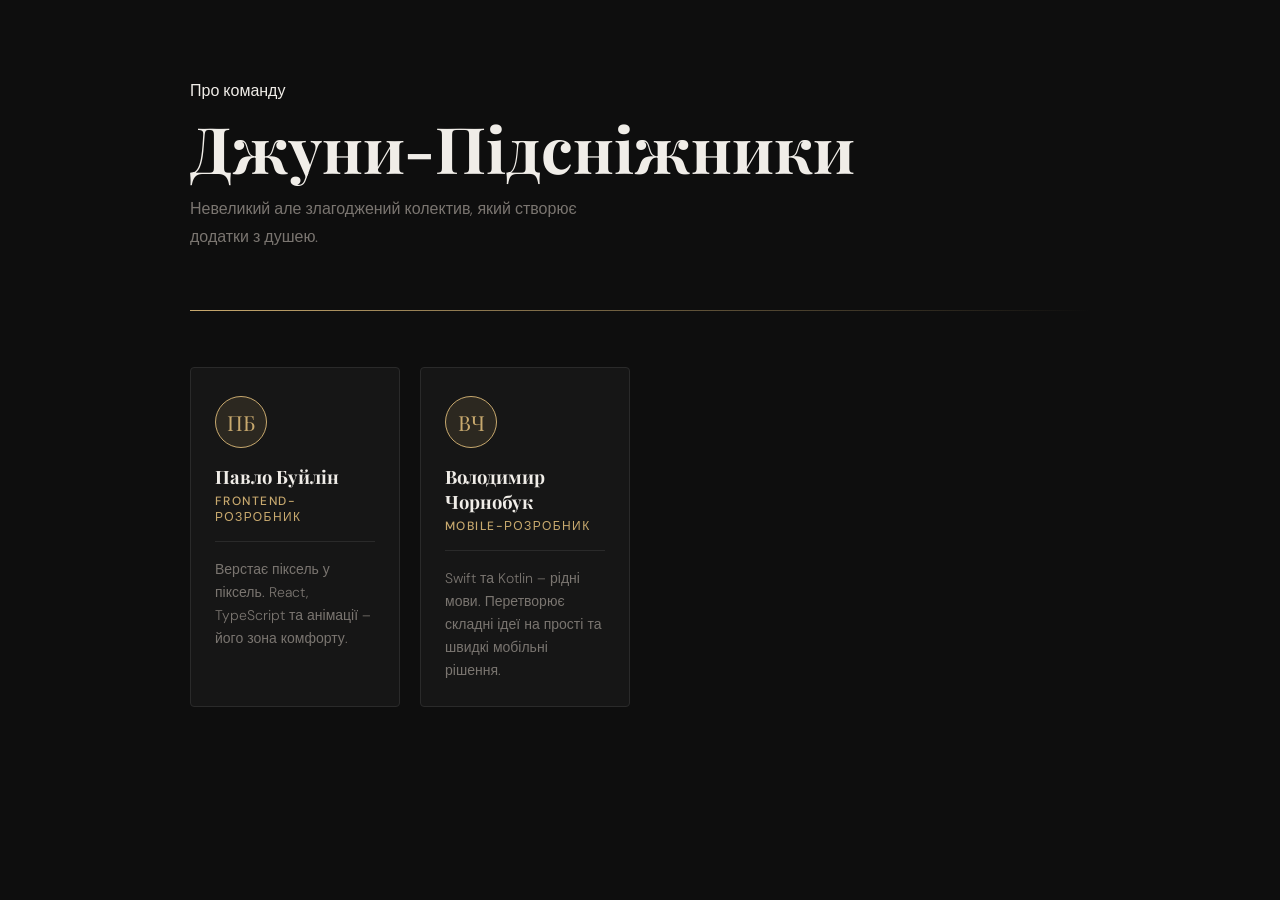
==== index.html @ 44227fcc "created page for team" ====
<!doctype html>
<html lang="en">
  <head>
    <meta charset="UTF-8" />
    <meta name="viewport" content="width=device-width, initial-scale=1.0" />
    <title>Наша команда</title>
    <link
      href="https://fonts.googleapis.com/css2?family=Playfair+Display:wght@400;700&family=DM+Sans:wght@300;400;500&display=swap"
      rel="stylesheet"
    />
    <link rel="stylesheet" href="style.css" />
  </head>
  <body>
    <header>Про команду</span>
      <h1>Джуни-Підсніжники</h1>
      <p class="tagline">
        Невеликий але злагоджений колектив, який створює додатки з душею.
      </p>
    </header>

    <div class="divider"></div>

    <div class="grid">
      <div class="card">
        <div class="avatar">ПБ</div>
        <div class="info">
          <div class="name">Павло Буйлін</div>
          <div class="role">Frontend-розробник</div>
        </div>
        <p class="bio">
          Верстає піксель у піксель. React, TypeScript та анімації – його зона комфорту.
        </p>
      </div>

      <div class="card">
        <div class="avatar">ВЧ</div>
        <div class="info">
          <div class="name">Володимир Чорнобук</div>
          <div class="role">Mobile-розробник</div>
        </div>
        <p class="bio">
          Swift та Kotlin – рідні мови. Перетворює складні ідеї на прості та швидкі мобільні рішення.
        </p>
      </div>
    </div>
  </body>
</html>
---- style.css ----
:root {
  --bg: #0e0e0e;
  --surface: #161616;
  --border: #2a2a2a;
  --accent: #c8a96e;
  --accent-dim: rgba(200, 169, 110, 0.12);
  --text: #f0ede8;
  --muted: #7a7570;
}

*,
*::before,
*::after {
  box-sizing: border-box;
  margin: 0;
  padding: 0;
}

body {
  background: var(--bg);
  color: var(--text);
  font-family: 'DM Sans', sans-serif;
  min-height: 100vh;
  padding: 0 24px 80px;
  overflow-x: hidden;
}

/* ---- header ---- */
header {
  max-width: 900px;
  margin: 0 auto;
  padding: 80px 0 60px;
  display: flex;
  flex-direction: column;
  gap: 12px;
  animation: fadeDown 0.7s ease both;
}

.label {
  font-size: 11px;
  letter-spacing: 0.22em;
  text-transform: uppercase;
  color: var(--accent);
  font-weight: 500;
}

h1 {
  font-family: 'Playfair Display', serif;
  font-size: clamp(2.4rem, 6vw, 4rem);
  font-weight: 700;
  line-height: 1.1;
  color: var(--text);
}

.tagline {
  font-size: 1rem;
  color: var(--muted);
  font-weight: 300;
  max-width: 420px;
  line-height: 1.7;
}

/* ---- divider ---- */
.divider {
  max-width: 900px;
  margin: 0 auto 56px;
  height: 1px;
  background: linear-gradient(90deg, var(--accent) 0%, transparent 100%);
  animation: fadeDown 0.7s 0.2s ease both;
}

/* ---- grid ---- */
.grid {
  max-width: 900px;
  margin: 0 auto;
  display: grid;
  grid-template-columns: repeat(auto-fill, minmax(200px, 1fr));
  gap: 20px;
}

/* ---- card ---- */
.card {
  background: var(--surface);
  border: 1px solid var(--border);
  border-radius: 4px;
  padding: 28px 24px 24px;
  display: flex;
  flex-direction: column;
  gap: 16px;
  position: relative;
  overflow: hidden;
  transition:
    border-color 0.3s,
    transform 0.3s;
  opacity: 0;
  animation: fadeUp 0.6s ease forwards;
}

.card:nth-child(1) {
  animation-delay: 0.35s;
}
.card:nth-child(2) {
  animation-delay: 0.5s;
}
.card:nth-child(3) {
  animation-delay: 0.65s;
}
.card:nth-child(4) {
  animation-delay: 0.8s;
}

.card::before {
  content: '';
  position: absolute;
  top: 0;
  left: 0;
  right: 0;
  height: 2px;
  background: linear-gradient(90deg, var(--accent), transparent);
  opacity: 0;
  transition: opacity 0.3s;
}

.card:hover {
  border-color: var(--accent);
  transform: translateY(-4px);
}

.card:hover::before {
  opacity: 1;
}

/* avatar */
.avatar {
  width: 52px;
  height: 52px;
  border-radius: 50%;
  background: var(--accent-dim);
  border: 1px solid var(--accent);
  display: flex;
  align-items: center;
  justify-content: center;
  font-family: 'Playfair Display', serif;
  font-size: 1.3rem;
  color: var(--accent);
  flex-shrink: 0;
}

.info {
  display: flex;
  flex-direction: column;
  gap: 4px;
}

.name {
  font-family: 'Playfair Display', serif;
  font-size: 1.15rem;
  font-weight: 700;
  color: var(--text);
}

.role {
  font-size: 0.75rem;
  letter-spacing: 0.12em;
  text-transform: uppercase;
  color: var(--accent);
  font-weight: 500;
}

.bio {
  font-size: 0.875rem;
  color: var(--muted);
  line-height: 1.65;
  font-weight: 300;
  border-top: 1px solid var(--border);
  padding-top: 16px;
}

/* ---- animations ---- */
@keyframes fadeDown {
  from {
    opacity: 0;
    transform: translateY(-16px);
  }
  to {
    opacity: 1;
    transform: translateY(0);
  }
}

@keyframes fadeUp {
  from {
    opacity: 0;
    transform: translateY(20px);
  }
  to {
    opacity: 1;
    transform: translateY(0);
  }
}
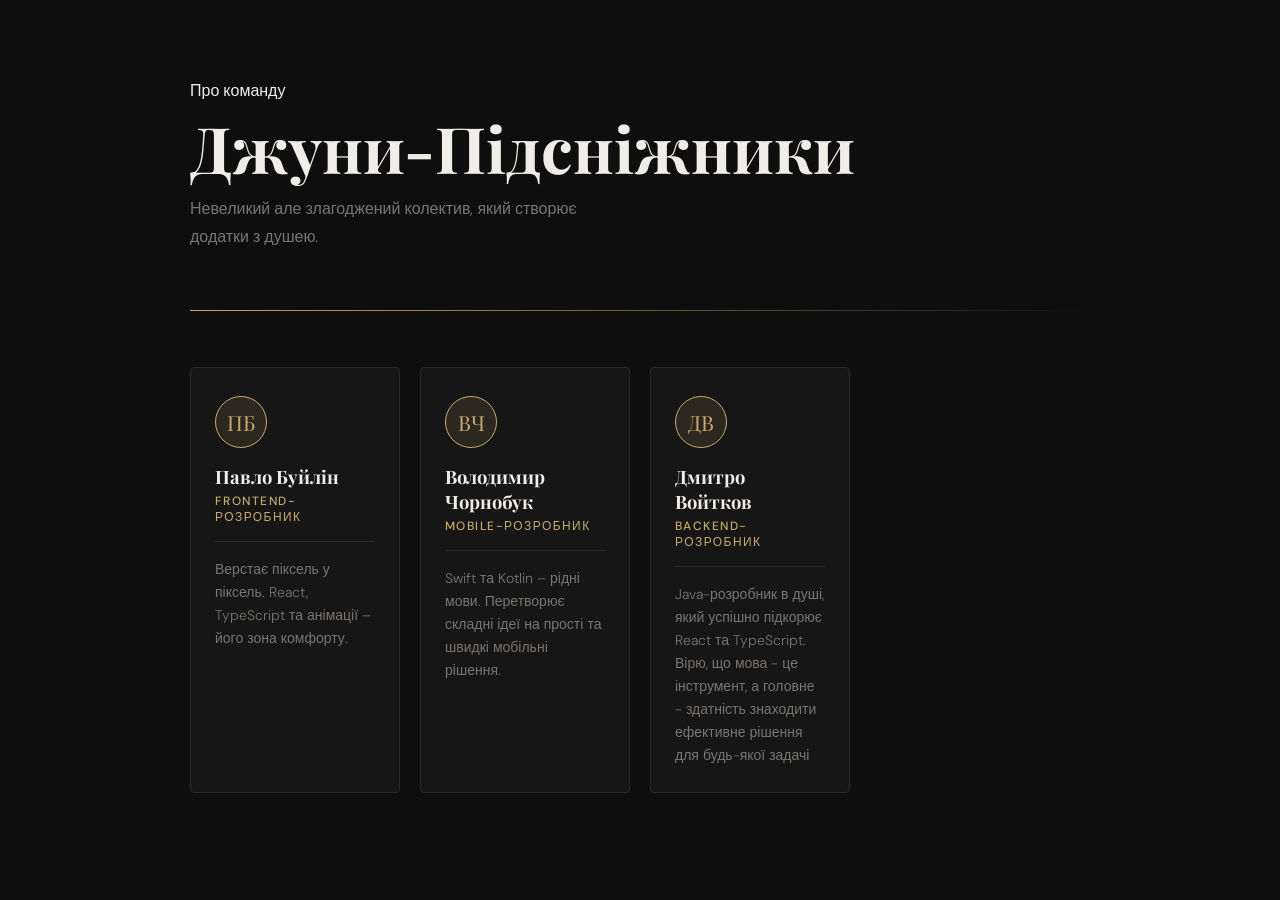
==== commit c546785d: "Добавил карточку со своим описанием" ====
--- a/index.html
+++ b/index.html
@@ -42,6 +42,19 @@
           Swift та Kotlin – рідні мови. Перетворює складні ідеї на прості та швидкі мобільні рішення.
         </p>
       </div>
+
+       <div class="grid">
+      <div class="card">
+        <div class="avatar">ДВ</div>
+        <div class="info">
+          <div class="name">Дмитро Войтков</div>
+          <div class="role">Backend-розробник</div>
+        </div>
+        <p class="bio">
+          Java-розробник в душі, який успішно підкорює React та TypeScript. Вірю, що мова - це інструмент, а головне - здатність знаходити ефективне рішення для будь-якої задачі
+        </p>
+      </div>
+
     </div>
   </body>
 </html>
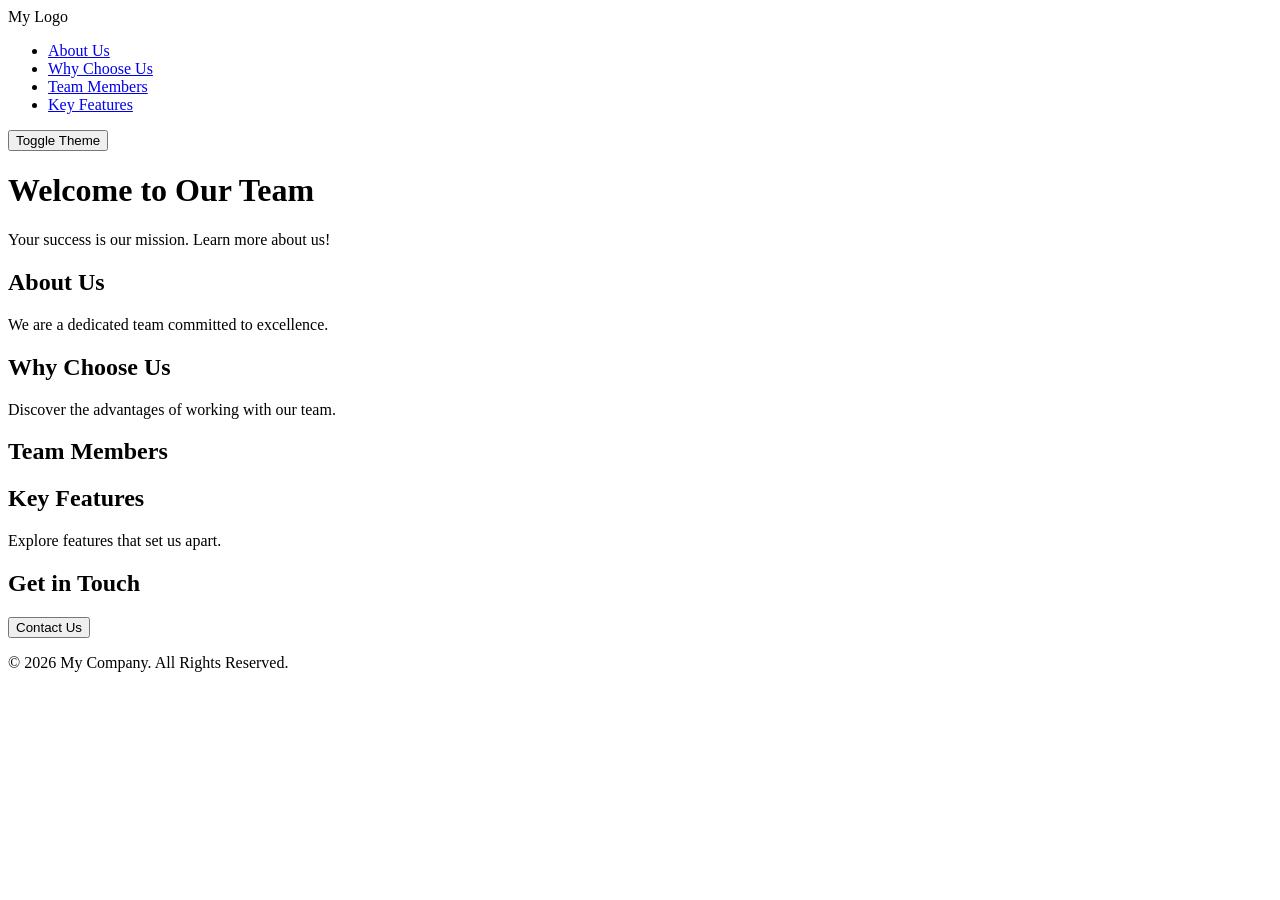
==== commit bb3ed903: "Update index.html to enhance the structure and features as requested." ====
--- a/index.html
+++ b/index.html
@@ -1,60 +1,51 @@
-<!doctype html>
+<!DOCTYPE html>
 <html lang="en">
-  <head>
-    <meta charset="UTF-8" />
-    <meta name="viewport" content="width=device-width, initial-scale=1.0" />
-    <title>Наша команда</title>
-    <link
-      href="https://fonts.googleapis.com/css2?family=Playfair+Display:wght@400;700&family=DM+Sans:wght@300;400;500&display=swap"
-      rel="stylesheet"
-    />
-    <link rel="stylesheet" href="style.css" />
-  </head>
-  <body>
-    <header>Про команду</span>
-      <h1>Джуни-Підсніжники</h1>
-      <p class="tagline">
-        Невеликий але злагоджений колектив, який створює додатки з душею.
-      </p>
+<head>
+    <meta charset="UTF-8">
+    <meta name="viewport" content="width=device-width, initial-scale=1.0">
+    <title>Our Team</title>
+    <link rel="stylesheet" href="styles.css">
+    <script src="script.js" defer></script>
+</head>
+<body>
+    <header>
+        <nav class="navbar">
+            <div class="logo">My Logo</div>
+            <ul class="nav-links">
+                <li><a href="#about">About Us</a></li>
+                <li><a href="#why-choose-us">Why Choose Us</a></li>
+                <li><a href="#team">Team Members</a></li>
+                <li><a href="#features">Key Features</a></li>
+            </ul>
+            <button class="theme-toggle">Toggle Theme</button>
+        </nav>
+        <h1>Welcome to Our Team</h1>
+        <p>Your success is our mission. Learn more about us!</p>
     </header>
-
-    <div class="divider"></div>
-
-    <div class="grid">
-      <div class="card">
-        <div class="avatar">ПБ</div>
-        <div class="info">
-          <div class="name">Павло Буйлін</div>
-          <div class="role">Frontend-розробник</div>
+    <section id="about">
+        <h2>About Us</h2>
+        <p>We are a dedicated team committed to excellence.</p>
+    </section>
+    <section id="why-choose-us">
+        <h2>Why Choose Us</h2>
+        <p>Discover the advantages of working with our team.</p>
+    </section>
+    <section id="team">
+        <h2>Team Members</h2>
+        <div class="team-cards">
+            <!-- Existing team member cards go here -->
         </div>
-        <p class="bio">
-          Верстає піксель у піксель. React, TypeScript та анімації – його зона комфорту.
-        </p>
-      </div>
-
-      <div class="card">
-        <div class="avatar">ВЧ</div>
-        <div class="info">
-          <div class="name">Володимир Чорнобук</div>
-          <div class="role">Mobile-розробник</div>
-        </div>
-        <p class="bio">
-          Swift та Kotlin – рідні мови. Перетворює складні ідеї на прості та швидкі мобільні рішення.
-        </p>
-      </div>
-
-       <div class="grid">
-      <div class="card">
-        <div class="avatar">ДВ</div>
-        <div class="info">
-          <div class="name">Дмитро Войтков</div>
-          <div class="role">Backend-розробник</div>
-        </div>
-        <p class="bio">
-          Java-розробник в душі, який успішно підкорює React та TypeScript. Вірю, що мова - це інструмент, а головне - здатність знаходити ефективне рішення для будь-якої задачі
-        </p>
-      </div>
-
-    </div>
-  </body>
+    </section>
+    <section id="features">
+        <h2>Key Features</h2>
+        <p>Explore features that set us apart.</p>
+    </section>
+    <section id="cta">
+        <h2>Get in Touch</h2>
+        <button class="cta-button">Contact Us</button>
+    </section>
+    <footer>
+        <p>&copy; 2026 My Company. All Rights Reserved.</p>
+    </footer>
+</body>
 </html>
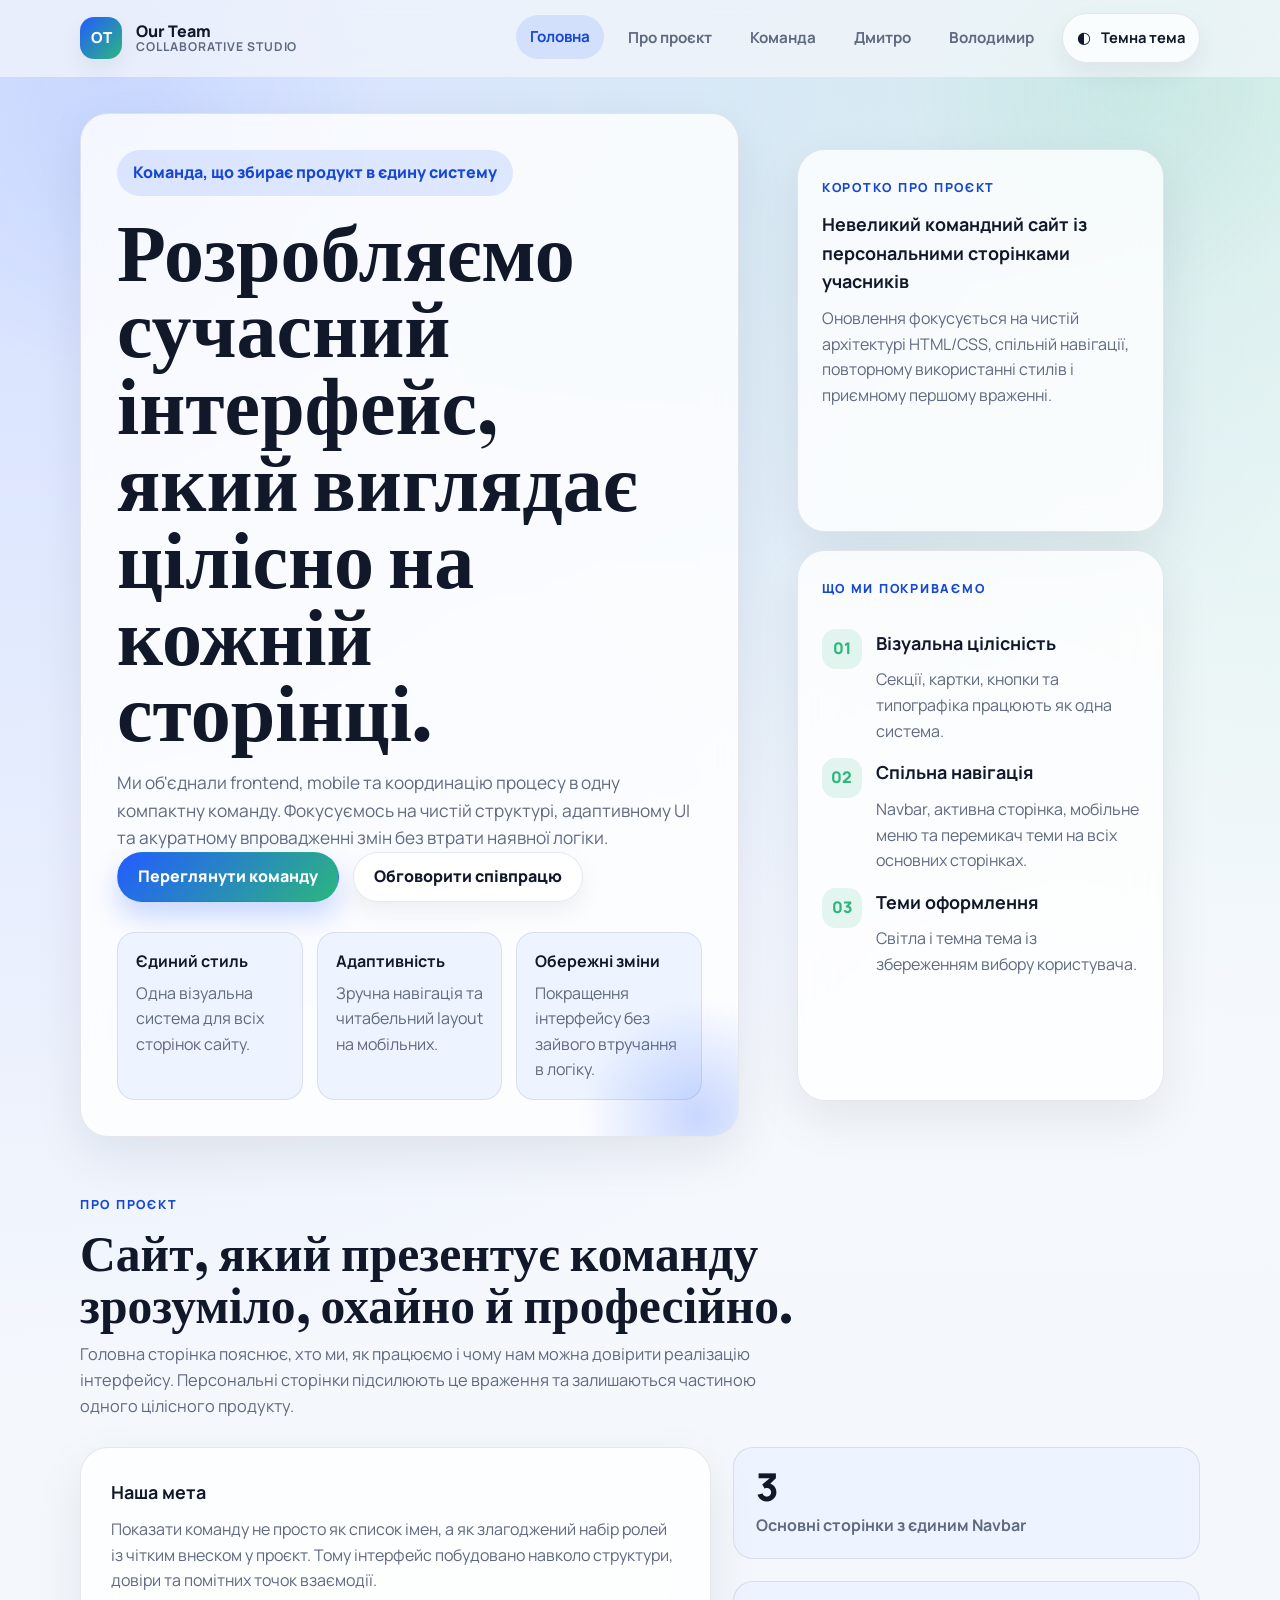
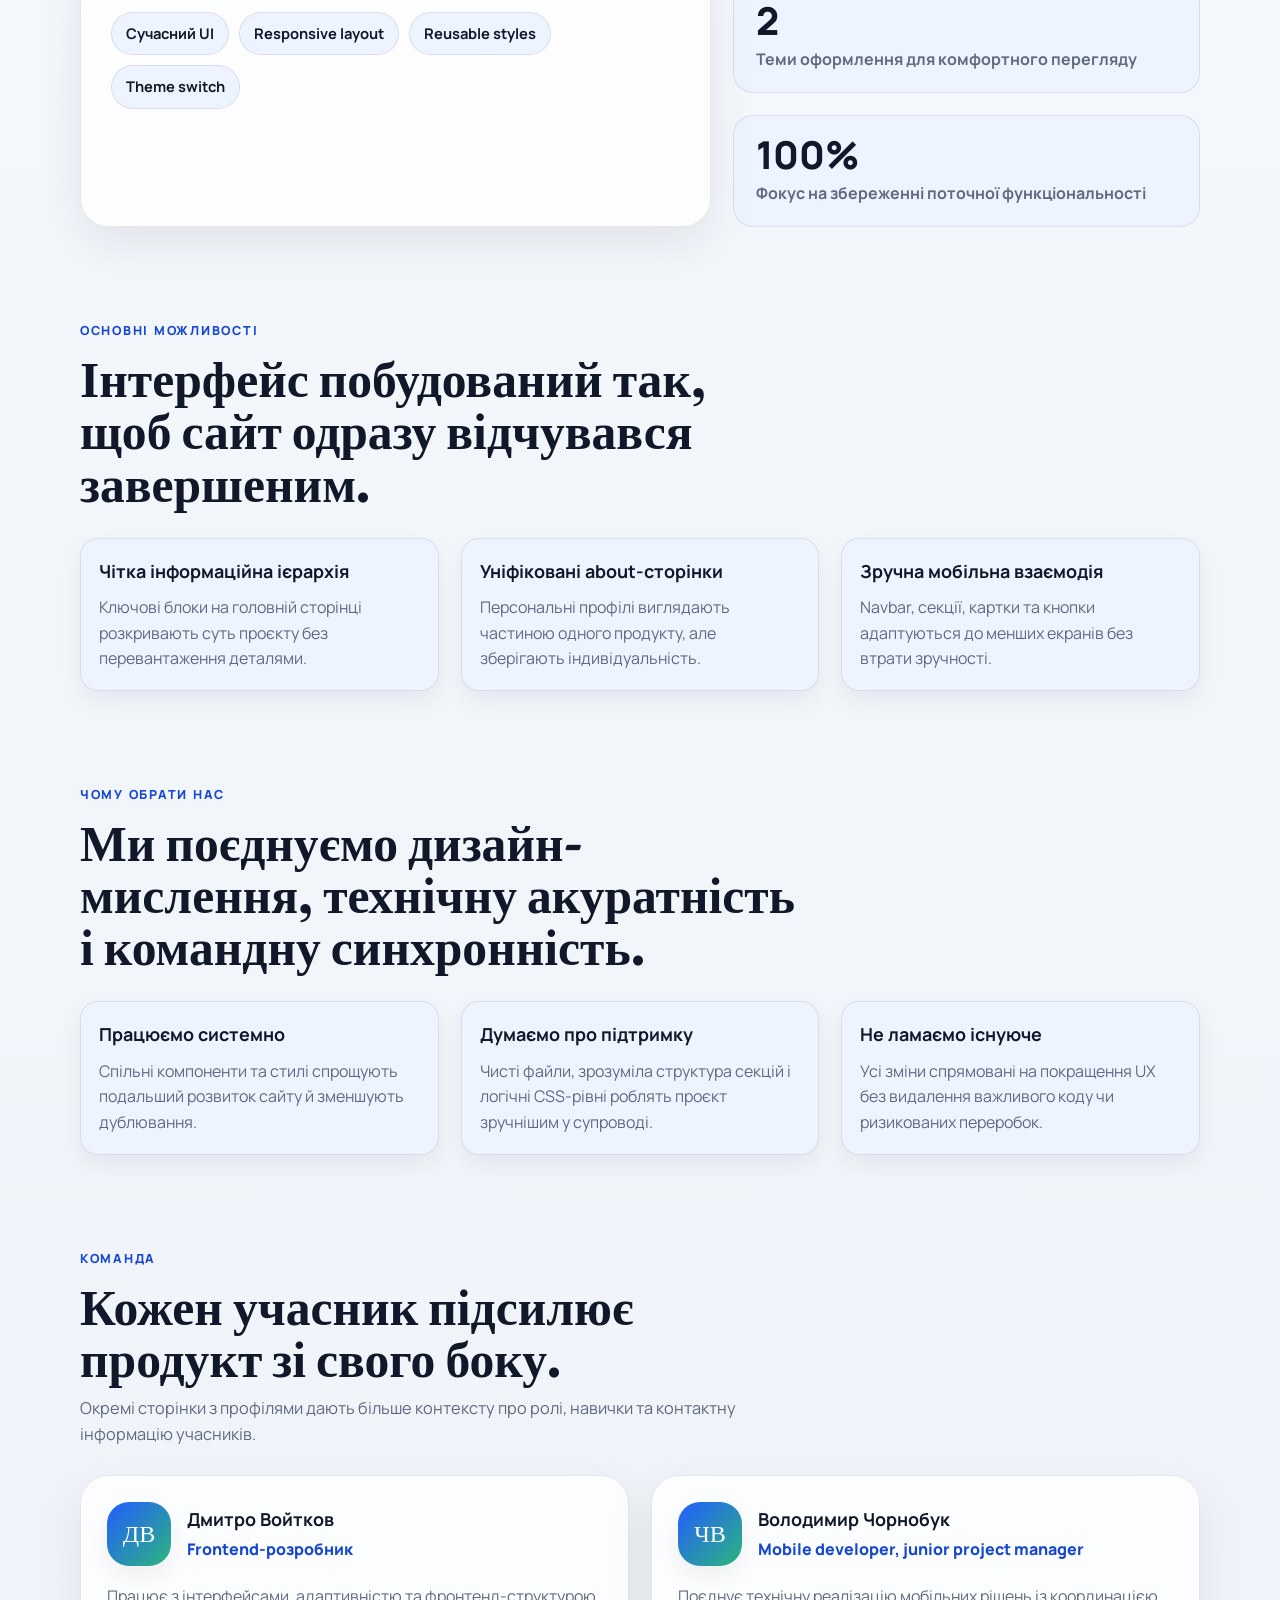
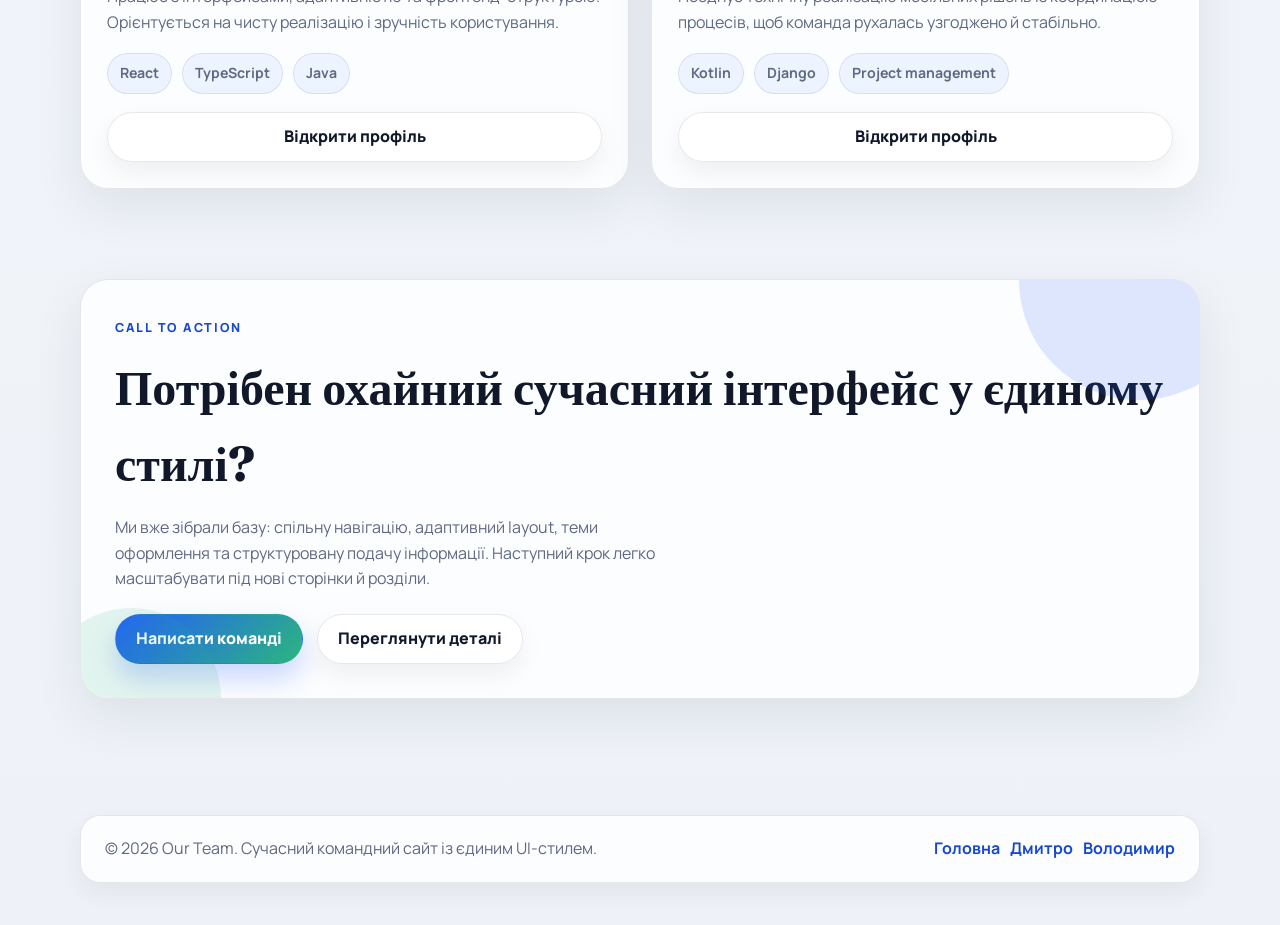
==== commit 4903fe4e: "feat: refresh site UI and add shared theme support" ====
--- a/index.html
+++ b/index.html
@@ -1,51 +1,279 @@
 <!DOCTYPE html>
-<html lang="en">
-<head>
-    <meta charset="UTF-8">
-    <meta name="viewport" content="width=device-width, initial-scale=1.0">
-    <title>Our Team</title>
-    <link rel="stylesheet" href="styles.css">
+<html lang="uk">
+  <head>
+    <meta charset="UTF-8" />
+    <meta name="viewport" content="width=device-width, initial-scale=1.0" />
+    <title>Our Team | Командний проєкт</title>
+    <link rel="preconnect" href="https://fonts.googleapis.com" />
+    <link rel="preconnect" href="https://fonts.gstatic.com" crossorigin />
+    <link
+      href="https://fonts.googleapis.com/css2?family=Fraunces:opsz,wght@9..144,600;9..144,700&family=Manrope:wght@400;500;700;800&display=swap"
+      rel="stylesheet"
+    />
+    <link rel="stylesheet" href="shared-styles.css" />
+    <link rel="stylesheet" href="style.css" />
     <script src="script.js" defer></script>
-</head>
-<body>
-    <header>
-        <nav class="navbar">
-            <div class="logo">My Logo</div>
-            <ul class="nav-links">
-                <li><a href="#about">About Us</a></li>
-                <li><a href="#why-choose-us">Why Choose Us</a></li>
-                <li><a href="#team">Team Members</a></li>
-                <li><a href="#features">Key Features</a></li>
-            </ul>
-            <button class="theme-toggle">Toggle Theme</button>
-        </nav>
-        <h1>Welcome to Our Team</h1>
-        <p>Your success is our mission. Learn more about us!</p>
-    </header>
-    <section id="about">
-        <h2>About Us</h2>
-        <p>We are a dedicated team committed to excellence.</p>
-    </section>
-    <section id="why-choose-us">
-        <h2>Why Choose Us</h2>
-        <p>Discover the advantages of working with our team.</p>
-    </section>
-    <section id="team">
-        <h2>Team Members</h2>
-        <div class="team-cards">
-            <!-- Existing team member cards go here -->
+  </head>
+  <body data-page="home">
+    <div class="site-shell">
+      <header class="site-header">
+        <div class="container navbar">
+          <a class="brand" href="index.html" aria-label="На головну">
+            <span class="brand-mark">OT</span>
+            <span class="brand-copy">
+              <span class="brand-title">Our Team</span>
+              <span class="brand-subtitle">Collaborative Studio</span>
+            </span>
+          </a>
+
+          <button class="nav-toggle" type="button" aria-label="Відкрити меню" aria-expanded="false">
+            <span class="nav-toggle-line"></span>
+          </button>
+
+          <div class="nav-actions" data-nav-menu>
+            <nav class="nav-menu" aria-label="Основна навігація">
+              <a class="nav-link" href="index.html">Головна</a>
+              <a class="nav-link" href="index.html#overview">Про проєкт</a>
+              <a class="nav-link" href="index.html#team">Команда</a>
+              <a class="nav-link" href="dmitry-about.html">Дмитро</a>
+              <a class="nav-link" href="volodymyr-about.html">Володимир</a>
+            </nav>
+            <button class="theme-toggle" type="button" data-theme-toggle aria-label="Перемкнути тему">
+              <span class="theme-toggle-icon" data-theme-icon>◐</span>
+              <span class="theme-toggle-label" data-theme-label>Темна тема</span>
+            </button>
+          </div>
         </div>
-    </section>
-    <section id="features">
-        <h2>Key Features</h2>
-        <p>Explore features that set us apart.</p>
-    </section>
-    <section id="cta">
-        <h2>Get in Touch</h2>
-        <button class="cta-button">Contact Us</button>
-    </section>
-    <footer>
-        <p>&copy; 2026 My Company. All Rights Reserved.</p>
-    </footer>
-</body>
-</html>+      </header>
+
+      <main class="page-main">
+        <div class="container stack">
+          <section class="home-hero">
+            <article class="hero-panel hero-panel--primary section-card">
+              <span class="hero-kicker">Команда, що збирає продукт в єдину систему</span>
+              <h1>Розробляємо сучасний інтерфейс, який виглядає цілісно на кожній сторінці.</h1>
+              <p class="hero-description">
+                Ми об'єднали frontend, mobile та координацію процесу в одну компактну команду. Фокусуємось на
+                чистій структурі, адаптивному UI та акуратному впровадженні змін без втрати наявної логіки.
+              </p>
+              <div class="button-row">
+                <a class="button" href="#team">Переглянути команду</a>
+                <a class="button-secondary" href="#contact">Обговорити співпрацю</a>
+              </div>
+              <div class="hero-highlights">
+                <div class="highlight-card">
+                  <strong>Єдиний стиль</strong>
+                  <span class="muted">Одна візуальна система для всіх сторінок сайту.</span>
+                </div>
+                <div class="highlight-card">
+                  <strong>Адаптивність</strong>
+                  <span class="muted">Зручна навігація та читабельний layout на мобільних.</span>
+                </div>
+                <div class="highlight-card">
+                  <strong>Обережні зміни</strong>
+                  <span class="muted">Покращення інтерфейсу без зайвого втручання в логіку.</span>
+                </div>
+              </div>
+            </article>
+
+            <aside class="hero-panel hero-panel--secondary">
+              <div class="spotlight-card content-card">
+                <span class="eyebrow">Коротко про проєкт</span>
+                <h3>Невеликий командний сайт із персональними сторінками учасників</h3>
+                <p>
+                  Оновлення фокусується на чистій архітектурі HTML/CSS, спільній навігації, повторному використанні
+                  стилів і приємному першому враженні.
+                </p>
+              </div>
+              <div class="spotlight-card content-card">
+                <span class="eyebrow">Що ми покриваємо</span>
+                <div class="spotlight-list">
+                  <div class="spotlight-item">
+                    <span class="spotlight-badge">01</span>
+                    <div>
+                      <h3>Візуальна цілісність</h3>
+                      <p>Секції, картки, кнопки та типографіка працюють як одна система.</p>
+                    </div>
+                  </div>
+                  <div class="spotlight-item">
+                    <span class="spotlight-badge">02</span>
+                    <div>
+                      <h3>Спільна навігація</h3>
+                      <p>Navbar, активна сторінка, мобільне меню та перемикач теми на всіх основних сторінках.</p>
+                    </div>
+                  </div>
+                  <div class="spotlight-item">
+                    <span class="spotlight-badge">03</span>
+                    <div>
+                      <h3>Теми оформлення</h3>
+                      <p>Світла і темна тема із збереженням вибору користувача.</p>
+                    </div>
+                  </div>
+                </div>
+              </div>
+            </aside>
+          </section>
+
+          <section id="overview" class="section-shell">
+            <div class="section-head">
+              <span class="eyebrow">Про проєкт</span>
+              <h2 class="section-title">Сайт, який презентує команду зрозуміло, охайно й професійно.</h2>
+              <p class="section-description">
+                Головна сторінка пояснює, хто ми, як працюємо і чому нам можна довірити реалізацію інтерфейсу.
+                Персональні сторінки підсилюють це враження та залишаються частиною одного цілісного продукту.
+              </p>
+            </div>
+            <div class="project-story">
+              <article class="story-card content-card">
+                <h3>Наша мета</h3>
+                <p>
+                  Показати команду не просто як список імен, а як злагоджений набір ролей із чітким внеском у
+                  проєкт. Тому інтерфейс побудовано навколо структури, довіри та помітних точок взаємодії.
+                </p>
+                <div class="pill-list mt-18">
+                  <span class="pill">Сучасний UI</span>
+                  <span class="pill">Responsive layout</span>
+                  <span class="pill">Reusable styles</span>
+                  <span class="pill">Theme switch</span>
+                </div>
+              </article>
+              <div class="grid">
+                <div class="metric">
+                  <span class="metric-value">3</span>
+                  <span class="metric-label">Основні сторінки з єдиним Navbar</span>
+                </div>
+                <div class="metric">
+                  <span class="metric-value">2</span>
+                  <span class="metric-label">Теми оформлення для комфортного перегляду</span>
+                </div>
+                <div class="metric">
+                  <span class="metric-value">100%</span>
+                  <span class="metric-label">Фокус на збереженні поточної функціональності</span>
+                </div>
+              </div>
+            </div>
+          </section>
+
+          <section class="section-shell">
+            <div class="section-head">
+              <span class="eyebrow">Основні можливості</span>
+              <h2 class="section-title">Інтерфейс побудований так, щоб сайт одразу відчувався завершеним.</h2>
+            </div>
+            <div class="grid grid-3">
+              <article class="info-card feature-item">
+                <h3>Чітка інформаційна ієрархія</h3>
+                <p>Ключові блоки на головній сторінці розкривають суть проєкту без перевантаження деталями.</p>
+              </article>
+              <article class="info-card feature-item">
+                <h3>Уніфіковані about-сторінки</h3>
+                <p>Персональні профілі виглядають частиною одного продукту, але зберігають індивідуальність.</p>
+              </article>
+              <article class="info-card feature-item">
+                <h3>Зручна мобільна взаємодія</h3>
+                <p>Navbar, секції, картки та кнопки адаптуються до менших екранів без втрати зручності.</p>
+              </article>
+            </div>
+          </section>
+
+          <section class="section-shell">
+            <div class="section-head">
+              <span class="eyebrow">Чому обрати нас</span>
+              <h2 class="section-title">Ми поєднуємо дизайн-мислення, технічну акуратність і командну синхронність.</h2>
+            </div>
+            <div class="grid grid-3">
+              <article class="info-card why-item">
+                <h3>Працюємо системно</h3>
+                <p>Спільні компоненти та стилі спрощують подальший розвиток сайту й зменшують дублювання.</p>
+              </article>
+              <article class="info-card why-item">
+                <h3>Думаємо про підтримку</h3>
+                <p>Чисті файли, зрозуміла структура секцій і логічні CSS-рівні роблять проєкт зручнішим у супроводі.</p>
+              </article>
+              <article class="info-card why-item">
+                <h3>Не ламаємо існуюче</h3>
+                <p>Усі зміни спрямовані на покращення UX без видалення важливого коду чи ризикованих переробок.</p>
+              </article>
+            </div>
+          </section>
+
+          <section id="team" class="section-shell">
+            <div class="section-head">
+              <span class="eyebrow">Команда</span>
+              <h2 class="section-title">Кожен учасник підсилює продукт зі свого боку.</h2>
+              <p class="section-description">
+                Окремі сторінки з профілями дають більше контексту про ролі, навички та контактну інформацію учасників.
+              </p>
+            </div>
+            <div class="team-grid">
+              <article class="team-card content-card">
+                <div class="team-top">
+                  <div class="team-avatar">ДВ</div>
+                  <div>
+                    <h3>Дмитро Войтков</h3>
+                    <div class="team-role">Frontend-розробник</div>
+                  </div>
+                </div>
+                <p>
+                  Працює з інтерфейсами, адаптивністю та фронтенд-структурою. Орієнтується на чисту реалізацію і
+                  зручність користування.
+                </p>
+                <div class="team-meta">
+                  <span>React</span>
+                  <span>TypeScript</span>
+                  <span>Java</span>
+                </div>
+                <a class="button-secondary" href="dmitry-about.html">Відкрити профіль</a>
+              </article>
+
+              <article class="team-card content-card">
+                <div class="team-top">
+                  <div class="team-avatar">ЧВ</div>
+                  <div>
+                    <h3>Володимир Чорнобук</h3>
+                    <div class="team-role">Mobile developer, junior project manager</div>
+                  </div>
+                </div>
+                <p>
+                  Поєднує технічну реалізацію мобільних рішень із координацією процесів, щоб команда рухалась
+                  узгоджено й стабільно.
+                </p>
+                <div class="team-meta">
+                  <span>Kotlin</span>
+                  <span>Django</span>
+                  <span>Project management</span>
+                </div>
+                <a class="button-secondary" href="volodymyr-about.html">Відкрити профіль</a>
+              </article>
+            </div>
+          </section>
+
+          <section id="contact" class="section-shell">
+            <div class="cta-banner section-card">
+              <span class="eyebrow">Call to action</span>
+              <h2>Потрібен охайний сучасний інтерфейс у єдиному стилі?</h2>
+              <p>
+                Ми вже зібрали базу: спільну навігацію, адаптивний layout, теми оформлення та структуровану подачу
+                інформації. Наступний крок легко масштабувати під нові сторінки й розділи.
+              </p>
+              <div class="button-row">
+                <a class="button" href="mailto:team@example.com">Написати команді</a>
+                <a class="button-secondary" href="#overview">Переглянути деталі</a>
+              </div>
+            </div>
+          </section>
+        </div>
+      </main>
+
+      <footer class="page-footer">
+        <div class="container footer-card">
+          <div class="footer-copy">© 2026 Our Team. Сучасний командний сайт із єдиним UI-стилем.</div>
+          <div class="footer-links">
+            <a href="index.html">Головна</a>
+            <a href="dmitry-about.html">Дмитро</a>
+            <a href="volodymyr-about.html">Володимир</a>
+          </div>
+        </div>
+      </footer>
+    </div>
+  </body>
+</html>
--- a/shared-styles.css
+++ b/shared-styles.css
@@ -0,0 +1,677 @@
+:root {
+  color-scheme: light;
+  --bg: #f4f7fb;
+  --bg-accent: radial-gradient(circle at top left, rgba(35, 92, 255, 0.18), transparent 32%),
+    radial-gradient(circle at top right, rgba(44, 182, 125, 0.16), transparent 24%),
+    linear-gradient(180deg, #f8fbff 0%, #f3f6fb 45%, #eef2f8 100%);
+  --surface: rgba(255, 255, 255, 0.8);
+  --surface-strong: #ffffff;
+  --surface-muted: #eef4ff;
+  --border: rgba(22, 33, 62, 0.1);
+  --border-strong: rgba(35, 92, 255, 0.18);
+  --text: #182033;
+  --muted: #5f6980;
+  --heading: #10182a;
+  --primary: #235cff;
+  --primary-strong: #1748d1;
+  --primary-soft: rgba(35, 92, 255, 0.12);
+  --secondary: #2cb67d;
+  --secondary-soft: rgba(44, 182, 125, 0.12);
+  --shadow: 0 18px 50px rgba(16, 24, 42, 0.08);
+  --shadow-soft: 0 10px 25px rgba(16, 24, 42, 0.06);
+  --radius-lg: 28px;
+  --radius-md: 20px;
+  --radius-sm: 14px;
+  --container: min(1120px, calc(100vw - 32px));
+}
+
+body[data-theme="dark"] {
+  color-scheme: dark;
+  --bg: #0b1220;
+  --bg-accent: radial-gradient(circle at top left, rgba(81, 126, 255, 0.2), transparent 28%),
+    radial-gradient(circle at top right, rgba(44, 182, 125, 0.12), transparent 22%),
+    linear-gradient(180deg, #111b2e 0%, #0c1424 48%, #09101c 100%);
+  --surface: rgba(13, 21, 37, 0.84);
+  --surface-strong: #101a2d;
+  --surface-muted: #13213b;
+  --border: rgba(168, 186, 255, 0.12);
+  --border-strong: rgba(125, 158, 255, 0.34);
+  --text: #ecf1ff;
+  --muted: #9dabc8;
+  --heading: #f8fbff;
+  --primary: #8ba2ff;
+  --primary-strong: #b4c2ff;
+  --primary-soft: rgba(139, 162, 255, 0.16);
+  --secondary: #59d7a4;
+  --secondary-soft: rgba(89, 215, 164, 0.14);
+  --shadow: 0 18px 55px rgba(0, 0, 0, 0.3);
+  --shadow-soft: 0 12px 30px rgba(0, 0, 0, 0.2);
+}
+
+*,
+*::before,
+*::after {
+  box-sizing: border-box;
+}
+
+html {
+  scroll-behavior: smooth;
+}
+
+body {
+  margin: 0;
+  min-height: 100vh;
+  font-family: "Manrope", sans-serif;
+  color: var(--text);
+  background: var(--bg-accent);
+  line-height: 1.6;
+  transition: background-color 0.25s ease, color 0.25s ease;
+}
+
+img {
+  display: block;
+  max-width: 100%;
+}
+
+a {
+  color: inherit;
+  text-decoration: none;
+}
+
+button,
+input,
+textarea,
+select {
+  font: inherit;
+}
+
+button {
+  cursor: pointer;
+}
+
+.site-shell {
+  position: relative;
+  isolation: isolate;
+}
+
+.site-shell::before {
+  content: "";
+  position: fixed;
+  inset: 0;
+  z-index: -2;
+  background:
+    radial-gradient(circle at 10% 15%, rgba(35, 92, 255, 0.08), transparent 18%),
+    radial-gradient(circle at 88% 10%, rgba(44, 182, 125, 0.08), transparent 16%);
+  pointer-events: none;
+}
+
+.site-shell::after {
+  content: "";
+  position: fixed;
+  inset: 0;
+  z-index: -1;
+  backdrop-filter: blur(0);
+  pointer-events: none;
+}
+
+.container {
+  width: var(--container);
+  margin: 0 auto;
+}
+
+.site-header {
+  position: sticky;
+  top: 0;
+  z-index: 30;
+  backdrop-filter: blur(16px);
+  background: rgba(244, 247, 251, 0.7);
+  border-bottom: 1px solid transparent;
+  transition: background-color 0.25s ease, border-color 0.25s ease;
+}
+
+body[data-theme="dark"] .site-header {
+  background: rgba(11, 18, 32, 0.72);
+}
+
+.site-header.is-scrolled {
+  border-color: var(--border);
+  box-shadow: var(--shadow-soft);
+}
+
+.navbar {
+  display: flex;
+  align-items: center;
+  justify-content: space-between;
+  gap: 24px;
+  min-height: 76px;
+}
+
+.brand {
+  display: inline-flex;
+  align-items: center;
+  gap: 14px;
+  font-weight: 800;
+  color: var(--heading);
+}
+
+.brand-mark {
+  display: grid;
+  place-items: center;
+  width: 42px;
+  height: 42px;
+  border-radius: 14px;
+  background: linear-gradient(135deg, var(--primary) 0%, var(--secondary) 100%);
+  color: #fff;
+  box-shadow: var(--shadow-soft);
+  font-size: 0.95rem;
+}
+
+.brand-copy {
+  display: flex;
+  flex-direction: column;
+  line-height: 1.1;
+}
+
+.brand-title {
+  font-size: 1rem;
+}
+
+.brand-subtitle {
+  font-size: 0.76rem;
+  font-weight: 700;
+  letter-spacing: 0.08em;
+  text-transform: uppercase;
+  color: var(--muted);
+}
+
+.nav-toggle {
+  display: none;
+  align-items: center;
+  justify-content: center;
+  width: 46px;
+  height: 46px;
+  border: 1px solid var(--border);
+  border-radius: 14px;
+  background: var(--surface);
+  color: var(--heading);
+  box-shadow: var(--shadow-soft);
+}
+
+.nav-toggle-line,
+.nav-toggle-line::before,
+.nav-toggle-line::after {
+  display: block;
+  width: 18px;
+  height: 2px;
+  border-radius: 999px;
+  background: currentColor;
+  transition: transform 0.2s ease, opacity 0.2s ease;
+  content: "";
+}
+
+.nav-toggle-line::before {
+  transform: translateY(-6px);
+}
+
+.nav-toggle-line::after {
+  transform: translateY(4px);
+}
+
+.nav-actions {
+  display: flex;
+  align-items: center;
+  gap: 14px;
+}
+
+.nav-menu {
+  display: flex;
+  align-items: center;
+  gap: 10px;
+}
+
+.nav-link {
+  padding: 10px 14px;
+  border-radius: 999px;
+  color: var(--muted);
+  font-weight: 700;
+  font-size: 0.95rem;
+  transition: background-color 0.2s ease, color 0.2s ease, transform 0.2s ease;
+}
+
+.nav-link:hover,
+.nav-link:focus-visible,
+.nav-link.is-active {
+  background: var(--primary-soft);
+  color: var(--primary-strong);
+  transform: translateY(-1px);
+}
+
+.theme-toggle {
+  display: inline-flex;
+  align-items: center;
+  gap: 10px;
+  padding: 11px 14px;
+  border: 1px solid var(--border);
+  border-radius: 999px;
+  background: var(--surface);
+  color: var(--heading);
+  box-shadow: var(--shadow-soft);
+}
+
+.theme-toggle-label {
+  font-weight: 700;
+  font-size: 0.92rem;
+}
+
+.theme-toggle-icon {
+  font-size: 1rem;
+}
+
+.page-main {
+  padding: 36px 0 80px;
+}
+
+.section-shell {
+  padding: 36px 0;
+}
+
+.section-card,
+.content-card {
+  background: var(--surface);
+  border: 1px solid var(--border);
+  border-radius: var(--radius-lg);
+  box-shadow: var(--shadow);
+  backdrop-filter: blur(16px);
+}
+
+.section-head {
+  max-width: 720px;
+  margin-bottom: 28px;
+}
+
+.eyebrow {
+  display: inline-block;
+  margin-bottom: 12px;
+  font-size: 0.78rem;
+  font-weight: 800;
+  letter-spacing: 0.14em;
+  text-transform: uppercase;
+  color: var(--primary-strong);
+}
+
+.section-title {
+  margin: 0 0 10px;
+  font-family: "Fraunces", serif;
+  font-size: clamp(2rem, 4vw, 3.1rem);
+  line-height: 1.05;
+  color: var(--heading);
+}
+
+.section-description {
+  margin: 0;
+  font-size: 1.02rem;
+  color: var(--muted);
+}
+
+.grid {
+  display: grid;
+  gap: 22px;
+}
+
+.grid-2 {
+  grid-template-columns: repeat(2, minmax(0, 1fr));
+}
+
+.grid-3 {
+  grid-template-columns: repeat(3, minmax(0, 1fr));
+}
+
+.stack {
+  display: flex;
+  flex-direction: column;
+  gap: 18px;
+}
+
+.pill-list {
+  display: flex;
+  flex-wrap: wrap;
+  gap: 10px;
+}
+
+.pill {
+  display: inline-flex;
+  align-items: center;
+  padding: 9px 14px;
+  border-radius: 999px;
+  background: var(--surface-muted);
+  border: 1px solid var(--border);
+  color: var(--heading);
+  font-weight: 700;
+  font-size: 0.92rem;
+}
+
+.info-card {
+  padding: 24px;
+  background: var(--surface);
+  border: 1px solid var(--border);
+  border-radius: var(--radius-md);
+  box-shadow: var(--shadow-soft);
+  transition: transform 0.2s ease, border-color 0.2s ease, box-shadow 0.2s ease;
+}
+
+.info-card:hover {
+  transform: translateY(-4px);
+  border-color: var(--border-strong);
+  box-shadow: var(--shadow);
+}
+
+.info-card h3,
+.content-card h3 {
+  margin: 0 0 10px;
+  font-size: 1.12rem;
+  color: var(--heading);
+}
+
+.info-card p,
+.content-card p,
+.content-card li {
+  margin: 0;
+  color: var(--muted);
+}
+
+.metric {
+  display: flex;
+  flex-direction: column;
+  gap: 6px;
+  padding: 20px 22px;
+  border-radius: var(--radius-md);
+  background: var(--surface-muted);
+  border: 1px solid var(--border);
+}
+
+.metric-value {
+  font-size: clamp(1.8rem, 3vw, 2.4rem);
+  line-height: 1;
+  font-weight: 800;
+  color: var(--heading);
+}
+
+.metric-label {
+  color: var(--muted);
+  font-weight: 700;
+}
+
+.button-row {
+  display: flex;
+  flex-wrap: wrap;
+  gap: 14px;
+}
+
+.button,
+.button-secondary {
+  display: inline-flex;
+  align-items: center;
+  justify-content: center;
+  gap: 8px;
+  min-height: 50px;
+  padding: 0 20px;
+  border: 1px solid transparent;
+  border-radius: 999px;
+  font-weight: 800;
+  transition: transform 0.2s ease, box-shadow 0.2s ease, background-color 0.2s ease, border-color 0.2s ease;
+}
+
+.button {
+  background: linear-gradient(135deg, var(--primary) 0%, var(--secondary) 100%);
+  color: #fff;
+  box-shadow: 0 14px 28px rgba(35, 92, 255, 0.24);
+}
+
+.button:hover,
+.button:focus-visible {
+  transform: translateY(-2px);
+  box-shadow: 0 18px 30px rgba(35, 92, 255, 0.3);
+}
+
+.button-secondary {
+  background: var(--surface);
+  color: var(--heading);
+  border-color: var(--border);
+  box-shadow: var(--shadow-soft);
+}
+
+.button-secondary:hover,
+.button-secondary:focus-visible {
+  transform: translateY(-2px);
+  border-color: var(--border-strong);
+}
+
+.page-footer {
+  padding: 0 0 42px;
+}
+
+.footer-card {
+  display: flex;
+  justify-content: space-between;
+  align-items: center;
+  gap: 18px;
+  padding: 20px 24px;
+  background: var(--surface);
+  border: 1px solid var(--border);
+  border-radius: var(--radius-md);
+  box-shadow: var(--shadow-soft);
+}
+
+.footer-copy {
+  color: var(--muted);
+}
+
+.footer-links {
+  display: flex;
+  gap: 10px;
+  flex-wrap: wrap;
+}
+
+.footer-links a {
+  color: var(--primary-strong);
+  font-weight: 700;
+}
+
+.about-hero,
+.profile-layout,
+.content-grid {
+  display: grid;
+  gap: 22px;
+}
+
+.about-hero {
+  grid-template-columns: minmax(0, 1.3fr) minmax(280px, 0.7fr);
+  align-items: stretch;
+}
+
+.content-grid {
+  grid-template-columns: repeat(2, minmax(0, 1fr));
+}
+
+.profile-card {
+  padding: 28px;
+}
+
+.profile-summary {
+  padding: 32px;
+}
+
+.avatar {
+  display: grid;
+  place-items: center;
+  width: 84px;
+  height: 84px;
+  border-radius: 26px;
+  background: linear-gradient(135deg, var(--primary) 0%, var(--secondary) 100%);
+  color: #fff;
+  font-family: "Fraunces", serif;
+  font-size: 2rem;
+  box-shadow: var(--shadow-soft);
+}
+
+.profile-title {
+  margin: 16px 0 10px;
+  font-family: "Fraunces", serif;
+  font-size: clamp(2rem, 4vw, 3rem);
+  line-height: 1.05;
+  color: var(--heading);
+}
+
+.role-chip {
+  display: inline-flex;
+  align-items: center;
+  padding: 8px 14px;
+  margin-bottom: 16px;
+  border-radius: 999px;
+  background: var(--primary-soft);
+  color: var(--primary-strong);
+  font-weight: 800;
+}
+
+.lead {
+  font-size: 1.05rem;
+  color: var(--muted);
+}
+
+.detail-list {
+  display: grid;
+  gap: 14px;
+}
+
+.detail-item {
+  display: flex;
+  justify-content: space-between;
+  gap: 18px;
+  padding-bottom: 14px;
+  border-bottom: 1px solid var(--border);
+}
+
+.detail-item:last-child {
+  padding-bottom: 0;
+  border-bottom: 0;
+}
+
+.detail-label {
+  color: var(--muted);
+  font-weight: 700;
+}
+
+.detail-value {
+  color: var(--heading);
+  text-align: right;
+  font-weight: 700;
+}
+
+.timeline {
+  display: grid;
+  gap: 14px;
+}
+
+.timeline-item {
+  padding: 18px;
+  border-radius: var(--radius-sm);
+  background: var(--surface-muted);
+  border: 1px solid var(--border);
+}
+
+.timeline-item strong {
+  display: block;
+  margin-bottom: 6px;
+  color: var(--heading);
+}
+
+.muted {
+  color: var(--muted);
+}
+
+.mt-18 {
+  margin-top: 18px;
+}
+
+.span-full {
+  grid-column: 1 / -1;
+}
+
+@media (max-width: 960px) {
+  .grid-3,
+  .grid-2,
+  .about-hero,
+  .content-grid {
+    grid-template-columns: 1fr;
+  }
+
+  .footer-card,
+  .detail-item {
+    flex-direction: column;
+    align-items: flex-start;
+  }
+
+  .detail-value {
+    text-align: left;
+  }
+}
+
+@media (max-width: 820px) {
+  .nav-toggle {
+    display: inline-flex;
+  }
+
+  .nav-actions {
+    position: absolute;
+    top: calc(100% + 10px);
+    left: 16px;
+    right: 16px;
+    display: none;
+    flex-direction: column;
+    align-items: stretch;
+    padding: 16px;
+    background: var(--surface-strong);
+    border: 1px solid var(--border);
+    border-radius: 24px;
+    box-shadow: var(--shadow);
+  }
+
+  .nav-actions.is-open {
+    display: flex;
+  }
+
+  .nav-menu,
+  .button-row {
+    flex-direction: column;
+    align-items: stretch;
+  }
+
+  .nav-link,
+  .theme-toggle,
+  .button,
+  .button-secondary {
+    justify-content: center;
+  }
+}
+
+@media (max-width: 640px) {
+  .page-main {
+    padding-top: 26px;
+  }
+
+  .section-shell {
+    padding: 28px 0;
+  }
+
+  .section-card,
+  .content-card,
+  .profile-card,
+  .profile-summary {
+    border-radius: 22px;
+  }
+
+  .section-title,
+  .profile-title {
+    line-height: 1.1;
+  }
+}
--- a/style.css
+++ b/style.css
@@ -0,0 +1,248 @@
+.home-hero {
+  position: relative;
+  display: grid;
+  grid-template-columns: minmax(0, 1.2fr) minmax(300px, 0.8fr);
+  gap: 22px;
+  align-items: stretch;
+}
+
+.hero-panel {
+  padding: 36px;
+}
+
+.hero-panel--primary {
+  overflow: hidden;
+}
+
+.hero-panel--primary::after {
+  content: "";
+  position: absolute;
+  inset: auto -80px -100px auto;
+  width: 240px;
+  height: 240px;
+  border-radius: 50%;
+  background: radial-gradient(circle, rgba(35, 92, 255, 0.24), transparent 70%);
+  pointer-events: none;
+}
+
+.hero-kicker {
+  display: inline-flex;
+  align-items: center;
+  gap: 10px;
+  padding: 10px 16px;
+  border-radius: 999px;
+  background: var(--primary-soft);
+  color: var(--primary-strong);
+  font-weight: 800;
+  margin-bottom: 18px;
+}
+
+.home-hero h1 {
+  margin: 0;
+  font-family: "Fraunces", serif;
+  font-size: clamp(2.8rem, 7vw, 5rem);
+  line-height: 0.96;
+  color: var(--heading);
+  max-width: 11ch;
+}
+
+.hero-description {
+  margin: 18px 0 0;
+  max-width: 58ch;
+  font-size: 1.08rem;
+  color: var(--muted);
+}
+
+.hero-highlights {
+  display: grid;
+  grid-template-columns: repeat(3, minmax(0, 1fr));
+  gap: 14px;
+  margin-top: 30px;
+}
+
+.highlight-card {
+  padding: 16px 18px;
+  border-radius: 18px;
+  background: var(--surface-muted);
+  border: 1px solid var(--border);
+}
+
+.highlight-card strong {
+  display: block;
+  margin-bottom: 6px;
+  color: var(--heading);
+}
+
+.hero-panel--secondary {
+  display: grid;
+  gap: 18px;
+}
+
+.spotlight-card {
+  padding: 24px;
+}
+
+.spotlight-list {
+  display: grid;
+  gap: 14px;
+  margin-top: 18px;
+}
+
+.spotlight-item {
+  display: flex;
+  gap: 14px;
+  align-items: flex-start;
+}
+
+.spotlight-badge {
+  display: inline-grid;
+  place-items: center;
+  width: 40px;
+  height: 40px;
+  border-radius: 14px;
+  background: var(--secondary-soft);
+  color: var(--secondary);
+  font-weight: 800;
+  flex-shrink: 0;
+}
+
+.project-story {
+  display: grid;
+  grid-template-columns: minmax(0, 1.15fr) minmax(260px, 0.85fr);
+  gap: 22px;
+}
+
+.story-card {
+  padding: 30px;
+}
+
+.why-list,
+.feature-list {
+  display: grid;
+  gap: 16px;
+}
+
+.why-item,
+.feature-item {
+  padding: 18px;
+  border-radius: 18px;
+  background: var(--surface-muted);
+  border: 1px solid var(--border);
+}
+
+.team-grid {
+  display: grid;
+  grid-template-columns: repeat(2, minmax(0, 1fr));
+  gap: 22px;
+}
+
+.team-card {
+  display: grid;
+  gap: 18px;
+  padding: 26px;
+}
+
+.team-top {
+  display: flex;
+  align-items: center;
+  gap: 16px;
+}
+
+.team-avatar {
+  display: grid;
+  place-items: center;
+  width: 64px;
+  height: 64px;
+  border-radius: 22px;
+  background: linear-gradient(135deg, var(--primary) 0%, var(--secondary) 100%);
+  color: #fff;
+  font-family: "Fraunces", serif;
+  font-size: 1.5rem;
+  box-shadow: var(--shadow-soft);
+}
+
+.team-card h3 {
+  margin: 0 0 4px;
+}
+
+.team-role {
+  color: var(--primary-strong);
+  font-weight: 800;
+}
+
+.team-meta {
+  display: flex;
+  flex-wrap: wrap;
+  gap: 10px;
+}
+
+.team-meta span {
+  padding: 8px 12px;
+  border-radius: 999px;
+  background: var(--surface-muted);
+  border: 1px solid var(--border);
+  color: var(--muted);
+  font-weight: 700;
+  font-size: 0.88rem;
+}
+
+.cta-banner {
+  position: relative;
+  overflow: hidden;
+  padding: 34px;
+}
+
+.cta-banner::before,
+.cta-banner::after {
+  content: "";
+  position: absolute;
+  border-radius: 50%;
+  pointer-events: none;
+}
+
+.cta-banner::before {
+  width: 240px;
+  height: 240px;
+  top: -120px;
+  right: -60px;
+  background: rgba(35, 92, 255, 0.14);
+}
+
+.cta-banner::after {
+  width: 180px;
+  height: 180px;
+  left: -40px;
+  bottom: -90px;
+  background: rgba(44, 182, 125, 0.12);
+}
+
+.cta-banner h2 {
+  margin: 0 0 12px;
+  font-family: "Fraunces", serif;
+  font-size: clamp(2rem, 4vw, 3rem);
+  color: var(--heading);
+}
+
+.cta-banner p {
+  margin: 0 0 22px;
+  max-width: 56ch;
+  color: var(--muted);
+}
+
+@media (max-width: 960px) {
+  .home-hero,
+  .project-story,
+  .team-grid,
+  .hero-highlights {
+    grid-template-columns: 1fr;
+  }
+}
+
+@media (max-width: 640px) {
+  .hero-panel,
+  .story-card,
+  .team-card,
+  .cta-banner {
+    padding: 24px;
+  }
+}
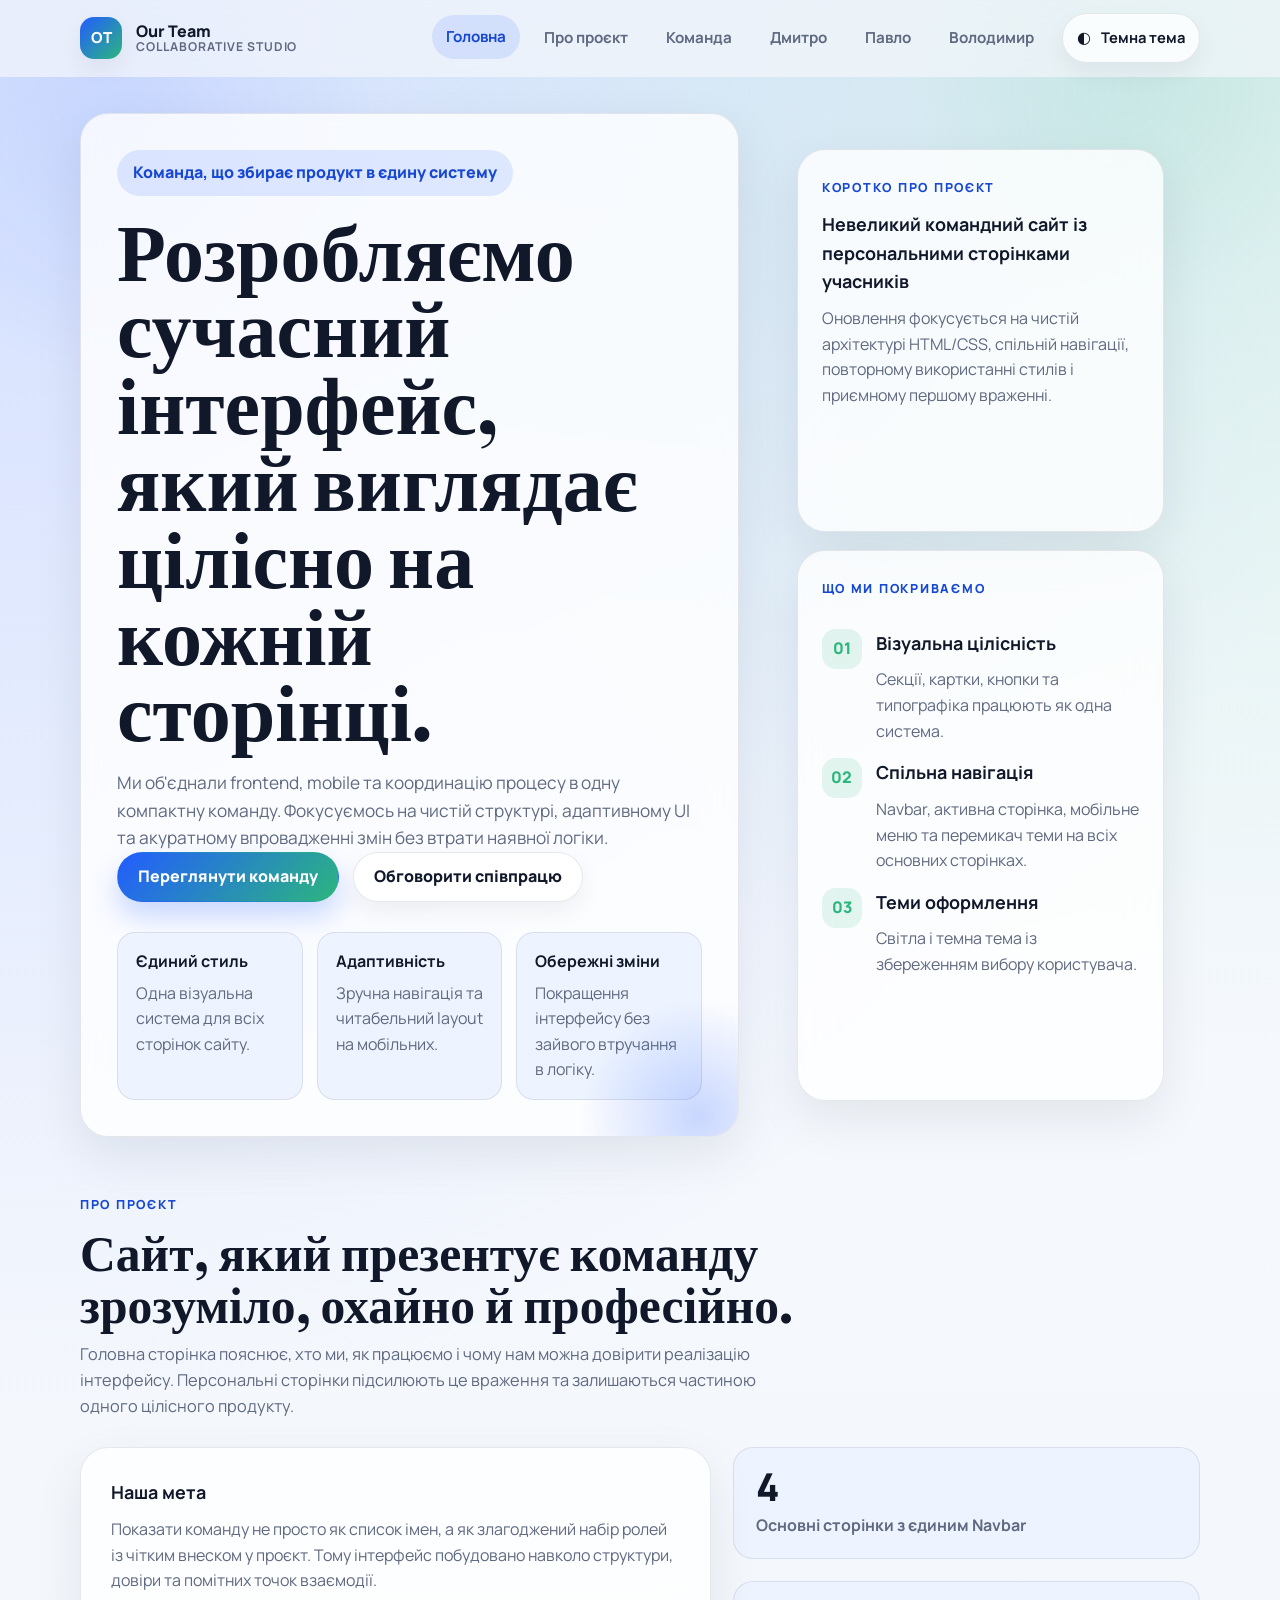
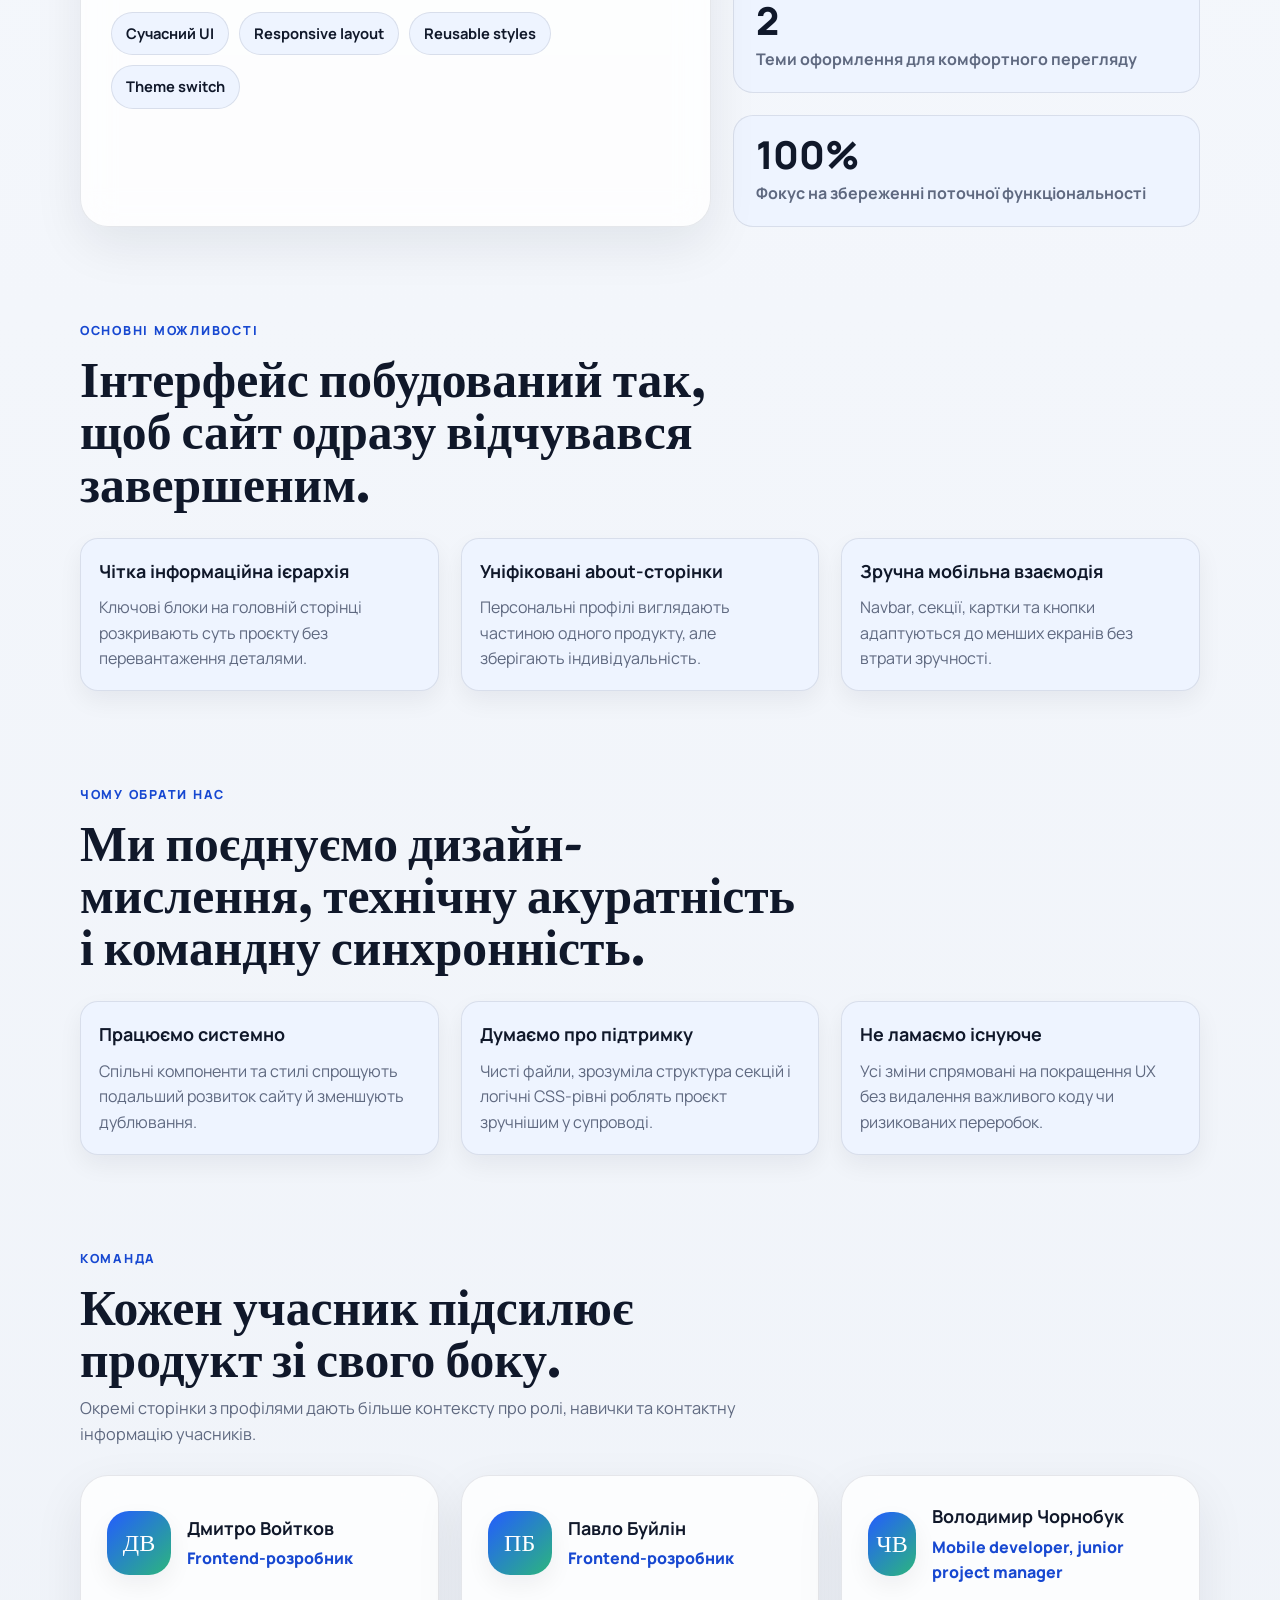
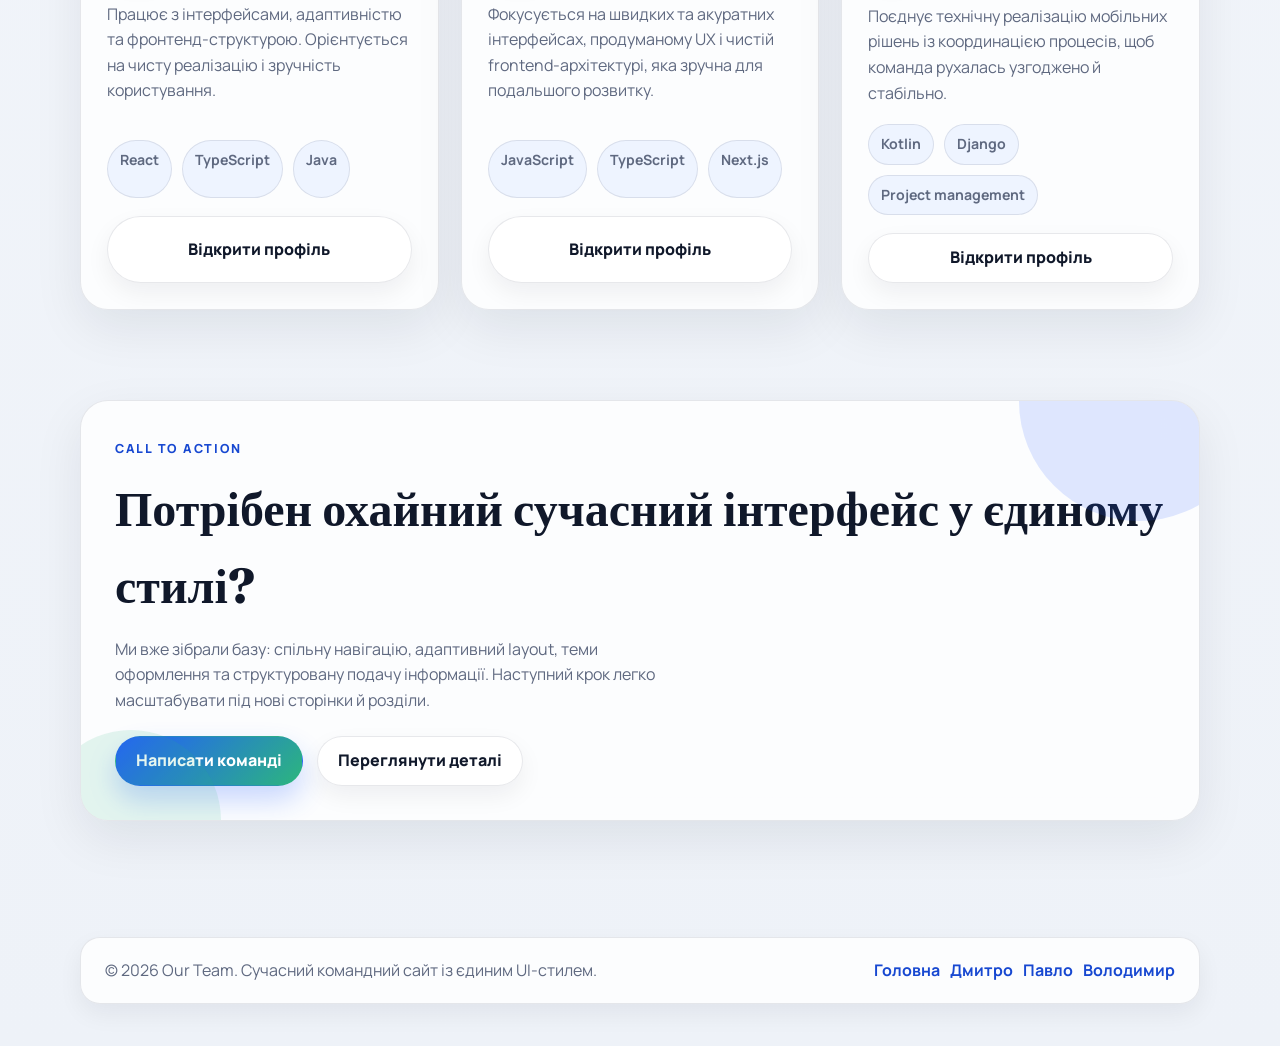
==== commit 02819dd6: "feat: add Pavel profile to shared site layout" ====
--- a/index.html
+++ b/index.html
@@ -36,6 +36,7 @@
               <a class="nav-link" href="index.html#overview">Про проєкт</a>
               <a class="nav-link" href="index.html#team">Команда</a>
               <a class="nav-link" href="dmitry-about.html">Дмитро</a>
+              <a class="nav-link" href="pavel-about.html">Павло</a>
               <a class="nav-link" href="volodymyr-about.html">Володимир</a>
             </nav>
             <button class="theme-toggle" type="button" data-theme-toggle aria-label="Перемкнути тему">
@@ -139,7 +140,7 @@
               </article>
               <div class="grid">
                 <div class="metric">
-                  <span class="metric-value">3</span>
+                  <span class="metric-value">4</span>
                   <span class="metric-label">Основні сторінки з єдиним Navbar</span>
                 </div>
                 <div class="metric">
@@ -223,6 +224,26 @@
                   <span>Java</span>
                 </div>
                 <a class="button-secondary" href="dmitry-about.html">Відкрити профіль</a>
+              </article>
+
+              <article class="team-card content-card">
+                <div class="team-top">
+                  <div class="team-avatar">ПБ</div>
+                  <div>
+                    <h3>Павло Буйлін</h3>
+                    <div class="team-role">Frontend-розробник</div>
+                  </div>
+                </div>
+                <p>
+                  Фокусується на швидких та акуратних інтерфейсах, продуманому UX і чистій frontend-архітектурі,
+                  яка зручна для подальшого розвитку.
+                </p>
+                <div class="team-meta">
+                  <span>JavaScript</span>
+                  <span>TypeScript</span>
+                  <span>Next.js</span>
+                </div>
+                <a class="button-secondary" href="pavel-about.html">Відкрити профіль</a>
               </article>
 
               <article class="team-card content-card">
@@ -270,6 +291,7 @@
           <div class="footer-links">
             <a href="index.html">Головна</a>
             <a href="dmitry-about.html">Дмитро</a>
+            <a href="pavel-about.html">Павло</a>
             <a href="volodymyr-about.html">Володимир</a>
           </div>
         </div>
--- a/style.css
+++ b/style.css
@@ -132,7 +132,7 @@
 
 .team-grid {
   display: grid;
-  grid-template-columns: repeat(2, minmax(0, 1fr));
+  grid-template-columns: repeat(3, minmax(0, 1fr));
   gap: 22px;
 }
 
